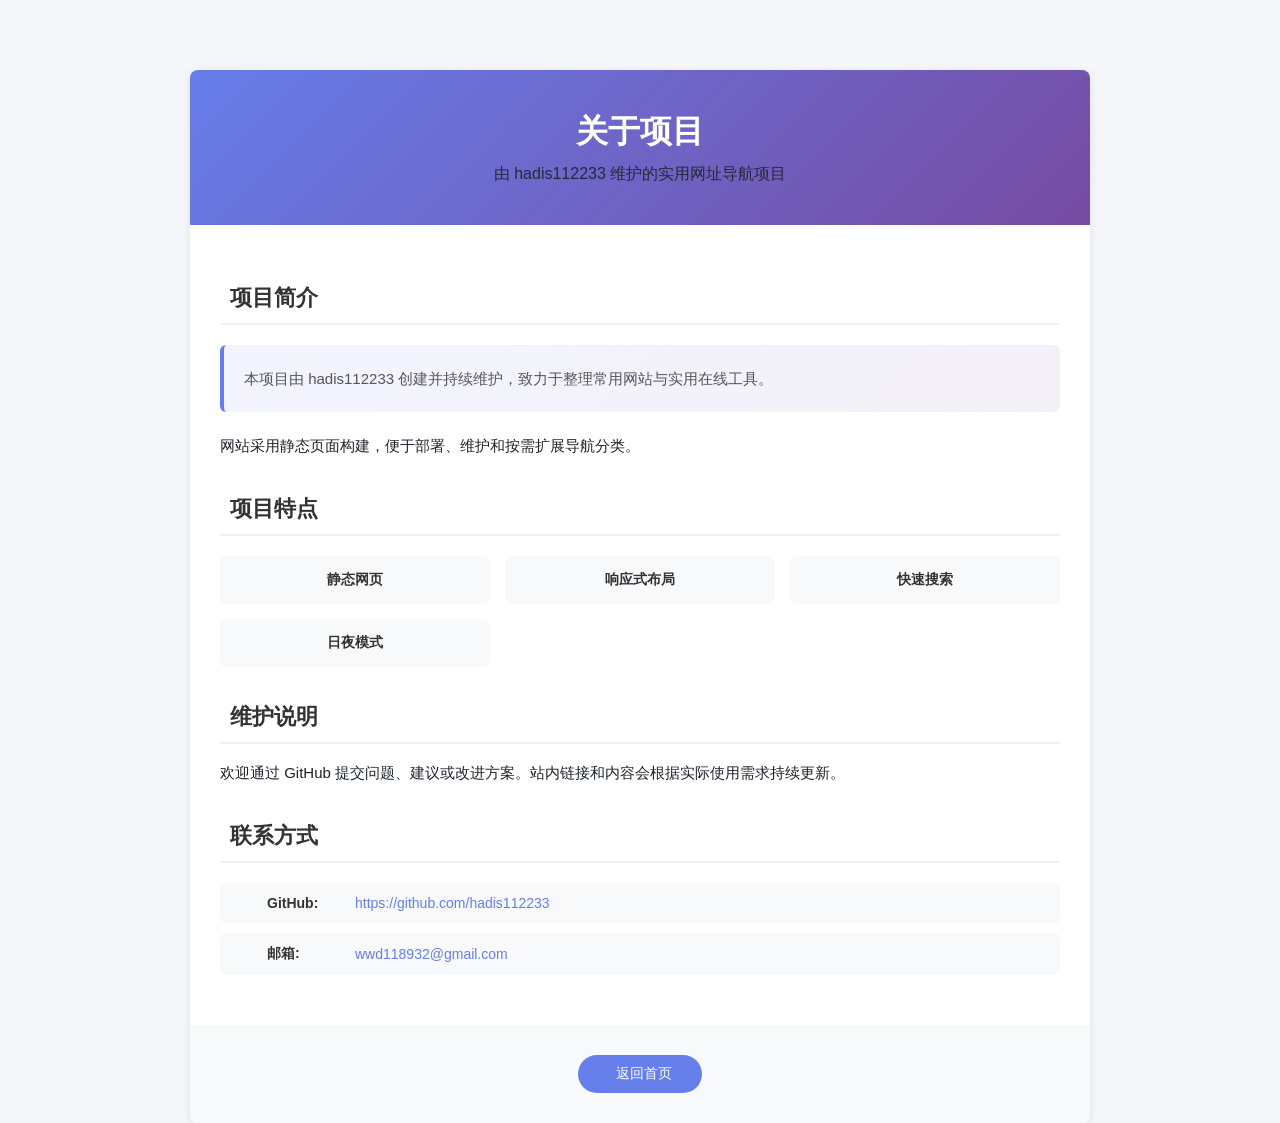
==== about/index.html @ 89d998e0 "发布 Hadis 工具导航" ====
<!DOCTYPE html>
<html lang="zh-CN">

<head>
    <meta charset="UTF-8" />
    <meta http-equiv="X-UA-Compatible" content="IE=edge, chrome=1" />
    <meta name="viewport"
        content="width=device-width, initial-scale=1.0, minimum-scale=1.0, maximum-scale=1.0, user-scalable=no" />
    <meta name="theme-color" content="#f9f9f9" />
    <title>关于项目 - Hadis 工具导航</title>
    <link rel="icon" href="../assets/images/hadis-favicon.svg" type="image/svg+xml" />
    <meta name="keywords" content="Hadis 工具导航,关于项目,网址导航" />
    <meta name="description" content="了解 Hadis 工具导航：一个专注于常用网站与在线工具的一站式导航项目。" />
    <link rel="canonical" href="https://web.008997.xyz/about/" />
    <meta property="og:title" content="关于 Hadis 工具导航" />
    <meta property="og:description" content="了解 Hadis 工具导航及其使用方式。" />
    <meta property="og:type" content="website" />
    <meta property="og:url" content="https://web.008997.xyz/about/" />
    <meta property="og:site_name" content="Hadis 工具导航" />
    <meta property="og:locale" content="zh_CN" />
    <meta property="og:image" content="https://web.008997.xyz/assets/images/hadis-share.svg" />
    <meta name="twitter:card" content="summary_large_image" />
    <meta name="twitter:title" content="关于 Hadis 工具导航" />
    <meta name="twitter:description" content="了解 Hadis 工具导航及其使用方式。" />
    <meta name="twitter:image" content="https://web.008997.xyz/assets/images/hadis-share.svg" />

    <link rel="stylesheet" id="block-library-css"
        href="../assets/css/block-library.min-5.6.2.css" type="text/css" media="all" />
    <link rel="stylesheet" id="iconfont-css" href="../assets/css/iconfont-3.03029.1.css"
        type="text/css" media="all" />
    <link rel="stylesheet" id="bootstrap-css" href="../assets/css/bootstrap.min-4.3.1.css"
        type="text/css" media="all" />
    <link rel="stylesheet" id="iowen-css" href="../assets/css/style-3.03029.1.css"
        type="text/css" media="all" />
    <link rel="stylesheet" id="custom-css" href="../assets/css/custom-style.css"
        type="text/css" media="all" />
    <link rel="stylesheet" id="fortawesome-css" href="../assets/fontawesome-5.15.4/css/all.min.css" type="text/css" />

    <style>
        body {
            background: #f5f7fa;
            padding: 20px 0;
        }

        .about-container {
            max-width: 900px;
            margin: 50px auto;
            background: #fff;
            border-radius: 8px;
            box-shadow: 0 2px 10px rgba(0,0,0,0.1);
            overflow: hidden;
        }

        .about-header {
            background: linear-gradient(135deg, #667eea 0%, #764ba2 100%);
            color: white;
            padding: 40px 30px;
            text-align: center;
        }

        .about-header h1 {
            font-size: 32px;
            margin: 0 0 10px 0;
            font-weight: 600;
        }

        .about-header p {
            font-size: 16px;
            margin: 0;
            opacity: 0.9;
        }

        .about-content {
            padding: 40px 30px;
        }

        .section {
            margin-bottom: 35px;
        }

        .section:last-child {
            margin-bottom: 0;
        }

        .section-title {
            font-size: 22px;
            color: #333;
            margin-bottom: 15px;
            padding-bottom: 10px;
            border-bottom: 2px solid #f0f0f0;
            display: flex;
            align-items: center;
        }

        .section-title i {
            margin-right: 10px;
            color: #667eea;
        }

        .section-content {
            font-size: 15px;
            line-height: 1.8;
            color: #555;
        }

        .section-content p {
            margin-bottom: 15px;
        }

        .section-content p:last-child {
            margin-bottom: 0;
        }

        .skills-grid {
            display: grid;
            grid-template-columns: repeat(auto-fit, minmax(200px, 1fr));
            gap: 15px;
            margin-top: 20px;
        }

        .skill-item {
            background: #f8f9fa;
            padding: 15px;
            border-radius: 6px;
            text-align: center;
            transition: transform 0.3s, box-shadow 0.3s;
        }

        .skill-item:hover {
            transform: translateY(-3px);
            box-shadow: 0 4px 12px rgba(0,0,0,0.1);
        }

        .skill-item i {
            font-size: 28px;
            color: #667eea;
            margin-bottom: 8px;
        }

        .skill-item .skill-name {
            font-weight: 600;
            color: #333;
            font-size: 14px;
        }

        .contact-list {
            list-style: none;
            padding: 0;
            margin: 20px 0 0 0;
        }

        .contact-list li {
            padding: 12px 15px;
            margin-bottom: 10px;
            background: #f8f9fa;
            border-radius: 6px;
            display: flex;
            align-items: center;
            transition: background 0.3s;
        }

        .contact-list li:hover {
            background: #e9ecef;
        }

        .contact-list li i {
            margin-right: 12px;
            color: #667eea;
            width: 20px;
            text-align: center;
        }

        .contact-list li strong {
            color: #333;
            margin-right: 8px;
            min-width: 80px;
        }

        .contact-list li a {
            color: #667eea;
            text-decoration: none;
            word-break: break-all;
        }

        .contact-list li a:hover {
            text-decoration: underline;
        }

        .back-home {
            text-align: center;
            padding: 30px;
            background: #f8f9fa;
        }

        .back-home a {
            display: inline-block;
            padding: 10px 30px;
            background: #667eea;
            color: white;
            text-decoration: none;
            border-radius: 25px;
            transition: background 0.3s, transform 0.3s;
        }

        .back-home a:hover {
            background: #5568d3;
            transform: translateY(-2px);
        }

        .back-home a i {
            margin-right: 8px;
        }

        .highlight-box {
            background: linear-gradient(135deg, #667eea15 0%, #764ba215 100%);
            border-left: 4px solid #667eea;
            padding: 20px;
            border-radius: 6px;
            margin: 20px 0;
        }

        .highlight-box p {
            margin: 0;
            color: #555;
            line-height: 1.8;
        }

        @media (max-width: 768px) {
            .about-container {
                margin: 20px;
            }

            .about-header {
                padding: 30px 20px;
            }

            .about-header h1 {
                font-size: 26px;
            }

            .about-content {
                padding: 30px 20px;
            }

            .skills-grid {
                grid-template-columns: repeat(auto-fit, minmax(150px, 1fr));
            }
        }
    </style>

</head>

<body class="io-grey-mode">
    <div class="about-container">
        <div class="about-header">
            <h1><i class="fas fa-user-circle"></i> 关于项目</h1>
            <p>由 hadis112233 维护的实用网址导航项目</p>
        </div>

        <div class="about-content">
            <div class="section">
                <h2 class="section-title">
                    <i class="fas fa-id-card"></i>
                    项目简介
                </h2>
                <div class="section-content">
                    <div class="highlight-box">
                        <p>本项目由 hadis112233 创建并持续维护，致力于整理常用网站与实用在线工具。</p>
                    </div>
                    <p>网站采用静态页面构建，便于部署、维护和按需扩展导航分类。</p>
                </div>
            </div>

            <div class="section">
                <h2 class="section-title">
                    <i class="fas fa-code"></i>
                    项目特点
                </h2>
                <div class="skills-grid">
                    <div class="skill-item">
                        <i class="fas fa-file-code"></i>
                        <div class="skill-name">静态网页</div>
                    </div>
                    <div class="skill-item">
                        <i class="fas fa-mobile-alt"></i>
                        <div class="skill-name">响应式布局</div>
                    </div>
                    <div class="skill-item">
                        <i class="fas fa-search"></i>
                        <div class="skill-name">快速搜索</div>
                    </div>
                    <div class="skill-item">
                        <i class="fas fa-moon"></i>
                        <div class="skill-name">日夜模式</div>
                    </div>
                </div>
            </div>

            <div class="section">
                <h2 class="section-title">
                    <i class="fas fa-heart"></i>
                    维护说明
                </h2>
                <div class="section-content">
                    <p>欢迎通过 GitHub 提交问题、建议或改进方案。站内链接和内容会根据实际使用需求持续更新。</p>
                </div>
            </div>

            <div class="section">
                <h2 class="section-title">
                    <i class="fas fa-address-book"></i>
                    联系方式
                </h2>
                <ul class="contact-list">
                    <li>
                        <i class="fab fa-github"></i>
                        <strong>GitHub:</strong>
                        <a href="https://github.com/hadis112233" target="_blank" rel="noopener noreferrer">https://github.com/hadis112233</a>
                    </li>
                    <li>
                        <i class="fas fa-envelope"></i>
                        <strong>邮箱:</strong>
                        <a href="mailto:wwd118932@gmail.com">wwd118932@gmail.com</a>
                    </li>
                </ul>
            </div>
        </div>

        <div class="back-home">
            <a href="/">
                <i class="fas fa-home"></i>
                返回首页
            </a>
        </div>
    </div>

    <script src="../assets/js/jquery.min-3.2.1.js"></script>
</body>
</html>
---- assets/css/custom-style.css ----
/*调整全局字体大小*/
body,html{font-size:14px;}

/*左导航悬浮sidebar-menu-inner宽度调整为90px*/
.sidebar-popup.sidebar-menu-inner > div > ul > li.sidebar-item>ul{position:absolute;top:0px;left:10px;width:90px;z-index:99}
.sidebar-popup.sidebar-menu-inner ul{width:90px}
.sidebar-popup.sidebar-menu-inner ul li{width:90px}

/*隐藏左导航scrollbar*/
.sidebar-menu.flex-fill::-webkit-scrollbar{display:none}

/*搜索框搜索图标颜色*/
#search button i{color:#6C757D;font-size:18px}

/*顶部导航栏字体+图标颜色*/
.big-header-banner .page-header{color:#ffffff;background:rgba(255,255,255,0);box-shadow:none;transition:color .3s,background-color .3s}
.big-header-banner:not(.header-bg) .page-header .navbar-nav>li>a,.big-header-banner:not(.header-bg) .navbar-menu a:not(.dropdown-item){color:#ffffff;}
.big-header-banner:not(.header-bg) .page-header .navbar-nav>li>a:hover,.big-header-banner:not(.header-bg) .navbar-menu a:not(.dropdown-item):hover{color:#dc3545;}
.big-header-banner:not(.header-bg) .header-mini-btn path{stroke:#ffffff;}
.big-header-banner:not(.header-bg) .header-mini-btn label:hover path{stroke:#ffffff;}

/*搜索栏字体+背景*/
.header-big #search-text{color:#6C757D;}
.io-black-mode .header-big #search-text{color:#fff;}

/*搜索activate图标颜色*/
.header-big .search-type input:checked+label:before{content:'';border-width:8px 8px 0px 8px;border-style:solid;border-color:#ffffff transparent transparent;position:absolute;left:50%;top:0;margin-left:-8px}

/*主页搜索搜索框(头+底部)字体颜色*/
.header-big:not(.no-bg) .s-type-list{color:#20c997}
.header-big:not(.no-bg) .text-muted,.header-big:not(.no-bg) .search-type .menu-item a,.header-big:not(.no-bg) .big-title .h1{color:#ffffff!important}

/*主页header-banner底部宽度*/
.post-top{padding-bottom:50px}

/*左导航二级导航标题左侧距离*/
.sidebar-menu-inner ul li ul li a{margin-left:30px;}

/*头部导航二级导航iconfont图标*/
.navbar-collapse ul li.menu-item-has-children:after{content:'\e612';}

/*搜索部分背景样式*/
.header-big.css-color{background-size:unset;background-position:unset;animation:unset;}

/*搜索热词样式调整*/
.search-hot-text{
    position: absolute;
    z-index: 100;
    width: 100%;
    border-radius: 0 0 10px 10px;
    background: #FFF;
    box-shadow: 0px 4px 5px 0px #cccccc94;
    overflow: hidden;
}
.search-hot-text ul{
    margin: 0;
    padding: 5px 0;
}
.search-hot-text ul li{
    line-height: 30px;
    font-size: 14px;
    padding: 0px 25px;
    color: #777;
    cursor: pointer;
}
.io-black-mode .search-hot-text ul li{
    color: #fff;
}    
.search-hot-text ul li.current{
    background: #f1f1f1;
    color: #2196f3;
}
.search-hot-text ul li:hover{
    background: #f1f1f1;
    color: #2196f3;
    cursor: pointer;
}
.search-hot-text ul li span{
    display: inline-block;
    width: 20px;
    height: 20px;
    font-size: 12px;
    line-height: 20px;
    text-align: center;
    background: #e5e5e5;
    margin-right: 10px;
    border-radius: 10px;
    color: #999;
}

footer.main-footer .footer-text {
    text-align: center;
}
footer.main-footer .footer-text a {
    color: #007bff;
}
footer.main-footer .footer-text a:hover {
    color: red;
}

/* Hadis 导航的界面增强 */
:root{--brand:#2563eb;--brand-dark:#1d4ed8;--surface:#ffffff;--line:#e5e7eb;--text:#172033;--muted:#64748b}
html{scroll-behavior:smooth}
body{color:var(--text);background:#f4f7fb}
.skip-link{position:fixed;left:1rem;top:-4rem;z-index:2000;padding:.65rem 1rem;border-radius:.5rem;background:var(--brand);color:#fff;transition:top .2s}
.skip-link:focus{top:1rem;color:#fff}
.header-big{background:radial-gradient(circle at 12% 12%,rgba(96,165,250,.52),transparent 34%),radial-gradient(circle at 88% 18%,rgba(45,212,191,.32),transparent 30%),linear-gradient(135deg,#1e3a8a 0%,#2563eb 52%,#0f766e 100%)!important}
.header-big .s-search{padding-top:2.75rem;padding-bottom:3rem}
.header-big:before{content:'Hadis 工具导航';display:block;padding-top:1.25rem;color:#fff;font-size:clamp(1.5rem,3vw,2.25rem);font-weight:700;letter-spacing:.02em;text-align:center}
.header-big:after{content:'发现、收藏、直达常用资源';display:block;margin-top:-2.65rem;color:rgba(255,255,255,.78);font-size:.95rem;text-align:center;pointer-events:none}
.header-big #search{margin-top:2.75rem!important}
.page-header{background:#fff!important;backdrop-filter:none!important;box-shadow:0 1px 10px rgba(15,23,42,.06)}
.big-header-banner .page-header .navbar-nav>li>a,.big-header-banner .navbar-menu a:not(.dropdown-item){color:#334155!important}
.big-header-banner .header-mini-btn path{stroke:#334155!important}
.sidebar-logo .logo-expanded img{width:132px;height:40px;object-fit:contain}.sidebar-logo .logo-collapsed img{width:40px;height:40px}
.nav-dashboard{display:flex;align-items:center;gap:1rem;justify-content:space-between;margin:0 0 2rem;padding:1.1rem 1.25rem;border:1px solid rgba(37,99,235,.12);border-radius:1rem;background:rgba(255,255,255,.88);box-shadow:0 8px 28px rgba(15,23,42,.06)}
.dashboard-copy{min-width:150px}.dashboard-copy strong{display:block;font-size:1rem}.dashboard-copy small{color:var(--muted)}
.dashboard-search{position:relative;display:flex;align-items:center;flex:1;max-width:480px}.dashboard-search input{width:100%;height:42px;padding:0 2.75rem 0 1rem;border:1px solid var(--line);border-radius:.7rem;background:#fff;outline:0;transition:border-color .2s,box-shadow .2s}.dashboard-search input:focus{border-color:var(--brand);box-shadow:0 0 0 3px rgba(37,99,235,.12)}
.dashboard-search span{position:absolute;right:1rem;color:var(--muted);font-size:.8rem}.dashboard-actions{display:flex;gap:.5rem}.dashboard-button{padding:.55rem .8rem;border:1px solid var(--line);border-radius:.6rem;background:#fff;color:#334155;cursor:pointer;transition:.2s}.dashboard-button:hover,.dashboard-button.is-active{border-color:var(--brand);background:#eff6ff;color:var(--brand)}
.url-body{position:relative}.url-body .card{border:1px solid transparent;border-radius:.85rem;box-shadow:0 2px 12px rgba(15,23,42,.04);transition:transform .2s,box-shadow .2s,border-color .2s}.url-body .card:hover{border-color:rgba(37,99,235,.28);box-shadow:0 12px 24px rgba(15,23,42,.1);transform:translateY(-3px)}
.favorite-button{position:absolute;top:.55rem;right:.55rem;z-index:3;width:28px;height:28px;border:0;border-radius:50%;background:transparent;color:#94a3b8;cursor:pointer;font-size:1rem;line-height:1}.favorite-button:hover,.favorite-button.is-favorite{background:#fef3c7;color:#d97706}.filter-empty{display:none;margin:1rem 0 2rem;padding:2rem;border:1px dashed #cbd5e1;border-radius:1rem;color:var(--muted);text-align:center}.filter-empty.is-visible{display:block}
.content-site> .d-flex h4{position:relative;display:flex;align-items:center;gap:.25rem;margin-top:2.4rem!important;color:#1e293b!important}.content-site> .d-flex h4:after{content:'';height:1px;flex:1;margin-left:.75rem;background:linear-gradient(90deg,#dbeafe,transparent)}
.io-black-mode .nav-dashboard{background:rgba(30,41,59,.9);border-color:#334155}.io-black-mode .dashboard-search input,.io-black-mode .dashboard-button{background:#1e293b;border-color:#475569;color:#e2e8f0}.io-black-mode .dashboard-button.is-active{background:#172554}.io-black-mode .url-body .card{box-shadow:none}.io-black-mode .content-site> .d-flex h4{color:#e2e8f0!important}
@media(max-width:767.98px){.header-big .s-search{padding-bottom:2rem}.header-big:after{margin-top:-2.2rem}.nav-dashboard{align-items:stretch;flex-wrap:wrap;padding:1rem}.dashboard-search{order:3;flex-basis:100%;max-width:none}.dashboard-actions{margin-left:auto}.content-site> .d-flex h4{margin-top:1.8rem!important}.favorite-button{top:.35rem;right:.35rem}.url-body .card:hover{transform:none}}

/*About页面*/
.panel .panel-body a {color: #007bff;}
.panel .panel-body a:hover {color: #979898;}

/*网格背景*/
.io-grey-mode .page-container .grid-bg {
    background-image: linear-gradient(rgba(50, 0, 0, 0.05) 1px, transparent 0), linear-gradient(90deg, rgba(50, 0, 0, 0.05) 1px, transparent 0); 
    background-size: 15px 15px;
    background-color: #d8d8d8;
}

/* 资源筛选与收藏：使用更高选择器优先级，避免被旧模板的卡片规则覆盖。 */
#content .nav-dashboard{display:grid;grid-template-columns:minmax(155px,.65fr) minmax(250px,1.7fr) auto;align-items:center;gap:18px;margin:0 0 26px;padding:16px 18px;border:1px solid #dbeafe;border-radius:16px;background:linear-gradient(120deg,#fff 0%,#f8fbff 100%);box-shadow:0 10px 30px rgba(30,64,175,.08)}
#content .dashboard-copy strong{font-size:16px;font-weight:700;letter-spacing:.01em;color:#1e3a8a}#content .dashboard-copy small{display:block;margin-top:3px;color:#64748b;font-size:12px}
#content .dashboard-search{position:relative;display:block;max-width:none}#content .dashboard-search input{width:100%;height:44px;padding:0 44px 0 15px;border:1px solid #cbd5e1;border-radius:11px;background:#fff;color:#1e293b;font-size:14px;outline:0;transition:border-color .2s,box-shadow .2s}#content .dashboard-search input::placeholder{color:#94a3b8}#content .dashboard-search input:focus{border-color:#2563eb;box-shadow:0 0 0 4px rgba(37,99,235,.12)}#content .dashboard-search span{position:absolute;right:15px;top:50%;transform:translateY(-50%);color:#2563eb;font-size:22px;line-height:1}
#content .dashboard-actions{display:flex;align-items:center;gap:8px}#content .dashboard-button{height:42px;padding:0 13px;border:1px solid #dbe1ea;border-radius:10px;background:#fff;color:#475569;font-size:13px;font-weight:600;white-space:nowrap;cursor:pointer;transition:all .18s}#content .favorites-toggle span{margin-right:4px;color:#e11d48;font-size:18px;vertical-align:-1px}#content .favorites-toggle:hover,#content .favorites-toggle.is-active{border-color:#fecdd3;background:#fff1f2;color:#be123c}#content .reset-button:hover{border-color:#93c5fd;background:#eff6ff;color:#1d4ed8}
.url-card .url-body{position:relative!important}.url-card .favorite-button{position:absolute!important;top:9px!important;right:34px!important;z-index:5!important;display:grid!important;place-items:center!important;width:25px!important;height:25px!important;margin:0!important;padding:0!important;border:0!important;border-radius:50%!important;background:rgba(255,255,255,.9)!important;color:#94a3b8!important;font-size:18px!important;line-height:1!important;box-shadow:0 2px 8px rgba(15,23,42,.1)!important;cursor:pointer!important;opacity:0;transform:scale(.85);transition:opacity .18s,transform .18s,background .18s!important}.url-card .url-body:hover .favorite-button,.url-card .favorite-button.is-favorite{opacity:1;transform:scale(1)}.url-card .favorite-button:hover,.url-card .favorite-button.is-favorite{background:#fff1f2!important;color:#e11d48!important}.io-black-mode .url-card .favorite-button{background:#334155!important;color:#cbd5e1!important}.io-black-mode .url-card .favorite-button:hover,.io-black-mode .url-card .favorite-button.is-favorite{background:#4c1d2b!important;color:#fda4af!important}
@media(max-width:767.98px){#content .nav-dashboard{grid-template-columns:1fr auto;gap:12px;padding:14px}#content .dashboard-search{grid-column:1/-1;grid-row:2}#content .dashboard-actions{justify-content:flex-end}#content .dashboard-button{height:38px;padding:0 10px}.url-card .favorite-button{right:31px!important;opacity:1;transform:scale(1)}}

/* 首页精选区：先展示日常高频入口，完整分类仍保留在下方。 */
#content .featured-resources{margin:0 0 32px;padding:24px;border:1px solid #dbeafe;border-radius:20px;background:linear-gradient(135deg,#eff6ff 0%,#fff 55%,#f0fdfa 100%);box-shadow:0 12px 32px rgba(30,64,175,.08)}
#content .featured-heading{display:flex;align-items:end;justify-content:space-between;gap:16px;margin-bottom:18px}#content .featured-kicker{display:block;margin-bottom:3px;color:#2563eb;font-size:11px;font-weight:800;letter-spacing:.12em}#content .featured-heading h2{margin:0;color:#172554;font-size:22px;font-weight:750}#content .featured-heading p{margin:3px 0 0;color:#64748b;font-size:13px}.featured-all{display:inline-flex;align-items:center;gap:6px;padding:8px 11px;border-radius:9px;background:#fff;color:#2563eb!important;font-size:13px;font-weight:650;box-shadow:0 3px 10px rgba(37,99,235,.1)}.featured-all:hover{background:#2563eb;color:#fff!important}
#content .featured-grid{margin-bottom:-12px}#content .featured-card{margin-bottom:0}.featured-card .url-body{transform:none!important}.featured-card .card{border:1px solid rgba(37,99,235,.12)!important;background:rgba(255,255,255,.9)!important}.featured-card .card:hover{border-color:rgba(37,99,235,.4)!important}.featured-card .favorite-button{display:none!important}.content-site> .d-flex:first-of-type h4:before{content:'全部资源';margin-right:8px;padding:4px 8px;border-radius:6px;background:#eff6ff;color:#2563eb;font-size:11px;font-weight:700}
.io-black-mode #content .featured-resources{border-color:#334155;background:linear-gradient(135deg,#172554,#1e293b)}.io-black-mode #content .featured-heading h2{color:#f8fafc}.io-black-mode #content .featured-heading p{color:#cbd5e1}.io-black-mode .featured-all{background:#334155;color:#bfdbfe!important}.io-black-mode .featured-card .card{background:#1e293b!important;border-color:#334155!important}
@media(max-width:767.98px){#content .featured-resources{padding:18px 14px;border-radius:15px}#content .featured-heading{align-items:start;flex-direction:column;margin-bottom:14px}#content .featured-heading h2{font-size:20px}.featured-all{padding:7px 10px}}
@media(prefers-reduced-motion:reduce){*,*::before,*::after{scroll-behavior:auto!important;animation-duration:.01ms!important;animation-iteration-count:1!important;transition-duration:.01ms!important}}
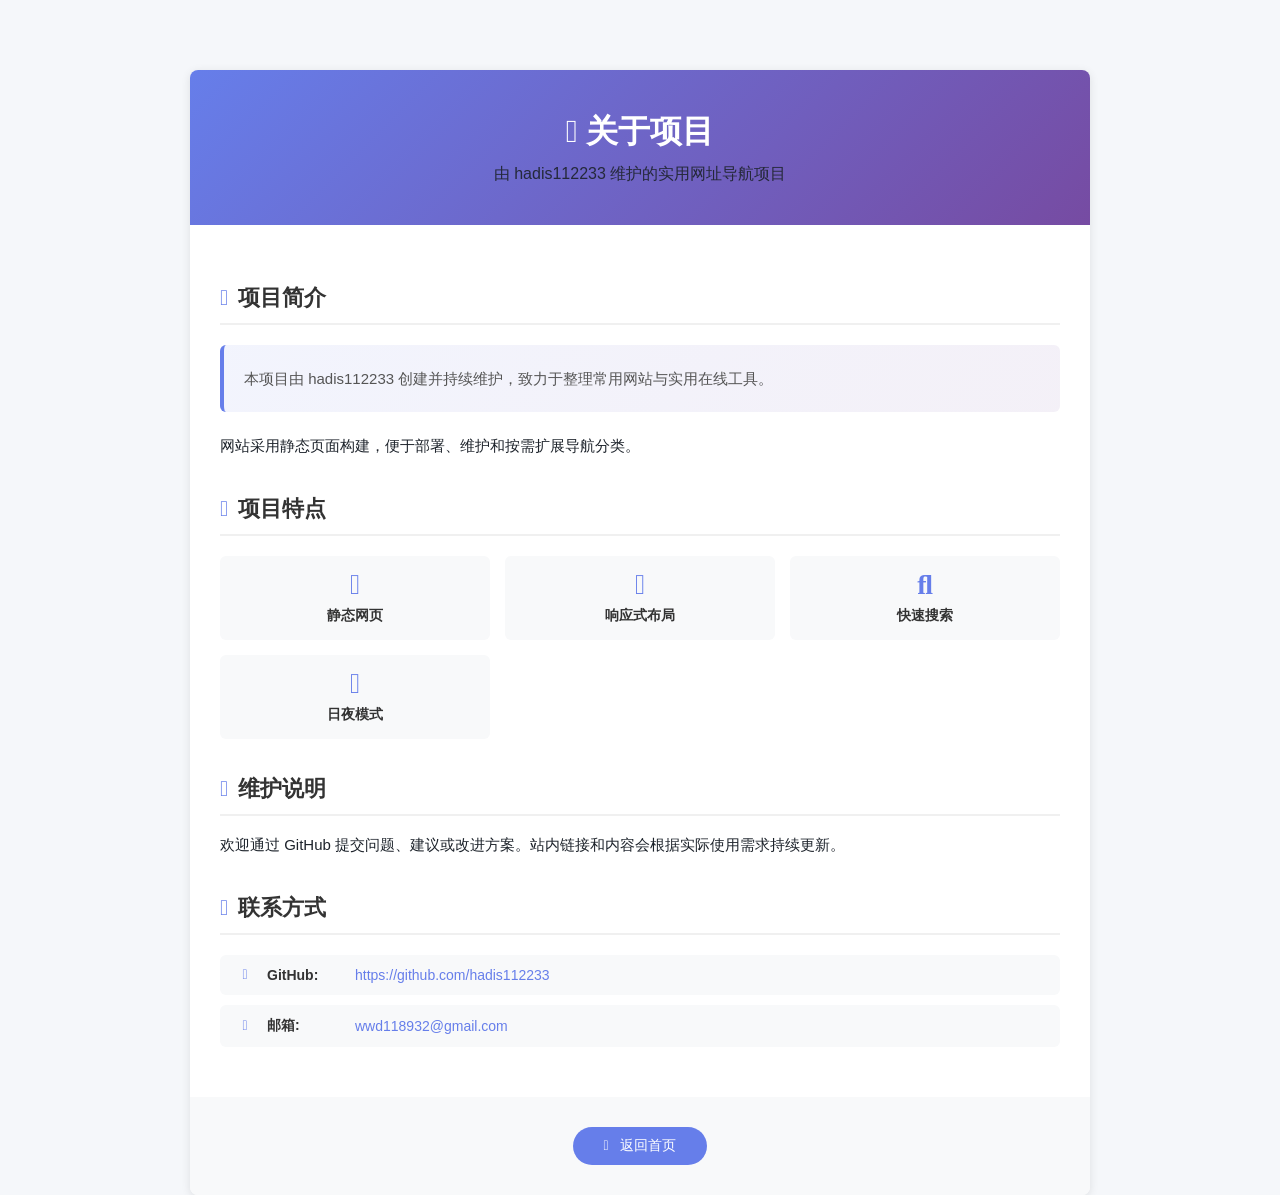
==== commit ec3b7cc7: "优化 Hadis 工具导航性能与体验" ====
--- a/about/index.html
+++ b/about/index.html
@@ -18,14 +18,16 @@
     <meta property="og:url" content="https://web.008997.xyz/about/" />
     <meta property="og:site_name" content="Hadis 工具导航" />
     <meta property="og:locale" content="zh_CN" />
-    <meta property="og:image" content="https://web.008997.xyz/assets/images/hadis-share.svg" />
+    <meta property="og:image" content="https://web.008997.xyz/assets/images/hadis-share.png" />
+    <meta property="og:image:width" content="1200" />
+    <meta property="og:image:height" content="630" />
+    <meta property="og:image:alt" content="Hadis 工具导航" />
     <meta name="twitter:card" content="summary_large_image" />
     <meta name="twitter:title" content="关于 Hadis 工具导航" />
     <meta name="twitter:description" content="了解 Hadis 工具导航及其使用方式。" />
-    <meta name="twitter:image" content="https://web.008997.xyz/assets/images/hadis-share.svg" />
-
-    <link rel="stylesheet" id="block-library-css"
-        href="../assets/css/block-library.min-5.6.2.css" type="text/css" media="all" />
+    <meta name="twitter:image" content="https://web.008997.xyz/assets/images/hadis-share.png" />
+    <meta name="twitter:image:alt" content="Hadis 工具导航" />
+
     <link rel="stylesheet" id="iconfont-css" href="../assets/css/iconfont-3.03029.1.css"
         type="text/css" media="all" />
     <link rel="stylesheet" id="bootstrap-css" href="../assets/css/bootstrap.min-4.3.1.css"
--- a/assets/css/custom-style.css
+++ b/assets/css/custom-style.css
@@ -113,15 +113,11 @@
 .big-header-banner .page-header .navbar-nav>li>a,.big-header-banner .navbar-menu a:not(.dropdown-item){color:#334155!important}
 .big-header-banner .header-mini-btn path{stroke:#334155!important}
 .sidebar-logo .logo-expanded img{width:132px;height:40px;object-fit:contain}.sidebar-logo .logo-collapsed img{width:40px;height:40px}
-.nav-dashboard{display:flex;align-items:center;gap:1rem;justify-content:space-between;margin:0 0 2rem;padding:1.1rem 1.25rem;border:1px solid rgba(37,99,235,.12);border-radius:1rem;background:rgba(255,255,255,.88);box-shadow:0 8px 28px rgba(15,23,42,.06)}
-.dashboard-copy{min-width:150px}.dashboard-copy strong{display:block;font-size:1rem}.dashboard-copy small{color:var(--muted)}
-.dashboard-search{position:relative;display:flex;align-items:center;flex:1;max-width:480px}.dashboard-search input{width:100%;height:42px;padding:0 2.75rem 0 1rem;border:1px solid var(--line);border-radius:.7rem;background:#fff;outline:0;transition:border-color .2s,box-shadow .2s}.dashboard-search input:focus{border-color:var(--brand);box-shadow:0 0 0 3px rgba(37,99,235,.12)}
-.dashboard-search span{position:absolute;right:1rem;color:var(--muted);font-size:.8rem}.dashboard-actions{display:flex;gap:.5rem}.dashboard-button{padding:.55rem .8rem;border:1px solid var(--line);border-radius:.6rem;background:#fff;color:#334155;cursor:pointer;transition:.2s}.dashboard-button:hover,.dashboard-button.is-active{border-color:var(--brand);background:#eff6ff;color:var(--brand)}
 .url-body{position:relative}.url-body .card{border:1px solid transparent;border-radius:.85rem;box-shadow:0 2px 12px rgba(15,23,42,.04);transition:transform .2s,box-shadow .2s,border-color .2s}.url-body .card:hover{border-color:rgba(37,99,235,.28);box-shadow:0 12px 24px rgba(15,23,42,.1);transform:translateY(-3px)}
 .favorite-button{position:absolute;top:.55rem;right:.55rem;z-index:3;width:28px;height:28px;border:0;border-radius:50%;background:transparent;color:#94a3b8;cursor:pointer;font-size:1rem;line-height:1}.favorite-button:hover,.favorite-button.is-favorite{background:#fef3c7;color:#d97706}.filter-empty{display:none;margin:1rem 0 2rem;padding:2rem;border:1px dashed #cbd5e1;border-radius:1rem;color:var(--muted);text-align:center}.filter-empty.is-visible{display:block}
 .content-site> .d-flex h4{position:relative;display:flex;align-items:center;gap:.25rem;margin-top:2.4rem!important;color:#1e293b!important}.content-site> .d-flex h4:after{content:'';height:1px;flex:1;margin-left:.75rem;background:linear-gradient(90deg,#dbeafe,transparent)}
-.io-black-mode .nav-dashboard{background:rgba(30,41,59,.9);border-color:#334155}.io-black-mode .dashboard-search input,.io-black-mode .dashboard-button{background:#1e293b;border-color:#475569;color:#e2e8f0}.io-black-mode .dashboard-button.is-active{background:#172554}.io-black-mode .url-body .card{box-shadow:none}.io-black-mode .content-site> .d-flex h4{color:#e2e8f0!important}
-@media(max-width:767.98px){.header-big .s-search{padding-bottom:2rem}.header-big:after{margin-top:-2.2rem}.nav-dashboard{align-items:stretch;flex-wrap:wrap;padding:1rem}.dashboard-search{order:3;flex-basis:100%;max-width:none}.dashboard-actions{margin-left:auto}.content-site> .d-flex h4{margin-top:1.8rem!important}.favorite-button{top:.35rem;right:.35rem}.url-body .card:hover{transform:none}}
+.io-black-mode .url-body .card{box-shadow:none}.io-black-mode .content-site> .d-flex h4{color:#e2e8f0!important}
+@media(max-width:767.98px){.header-big .s-search{padding-bottom:2rem}.header-big:after{margin-top:-2.2rem}.content-site> .d-flex h4{margin-top:1.8rem!important}.favorite-button{top:.35rem;right:.35rem}.url-body .card:hover{transform:none}}
 
 /*About页面*/
 .panel .panel-body a {color: #007bff;}
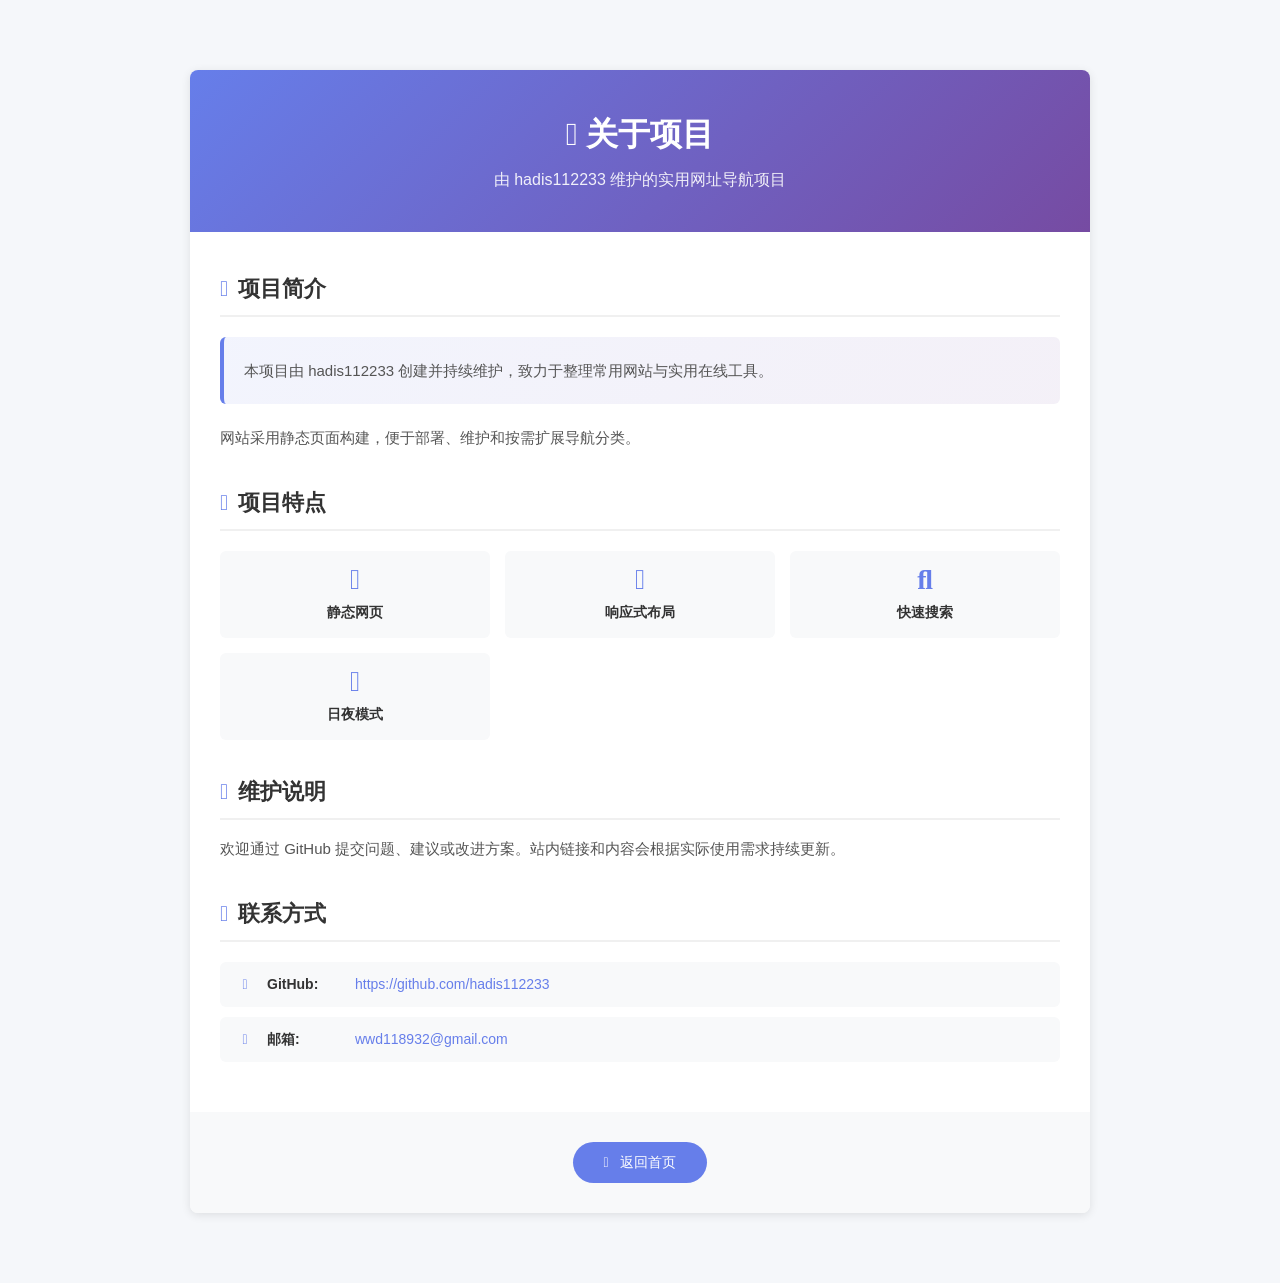
==== commit 97468a7d: "优化导航站体验、性能与可维护性" ====
--- a/about/index.html
+++ b/about/index.html
@@ -5,10 +5,12 @@
     <meta charset="UTF-8" />
     <meta http-equiv="X-UA-Compatible" content="IE=edge, chrome=1" />
     <meta name="viewport"
-        content="width=device-width, initial-scale=1.0, minimum-scale=1.0, maximum-scale=1.0, user-scalable=no" />
+        content="width=device-width, initial-scale=1" />
     <meta name="theme-color" content="#f9f9f9" />
     <title>关于项目 - Hadis 工具导航</title>
     <link rel="icon" href="../assets/images/hadis-favicon.svg" type="image/svg+xml" />
+    <link rel="apple-touch-icon" href="../assets/images/hadis-icon-192.png" />
+    <link rel="manifest" href="../manifest.webmanifest" />
     <meta name="keywords" content="Hadis 工具导航,关于项目,网址导航" />
     <meta name="description" content="了解 Hadis 工具导航：一个专注于常用网站与在线工具的一站式导航项目。" />
     <link rel="canonical" href="https://web.008997.xyz/about/" />
@@ -27,21 +29,51 @@
     <meta name="twitter:description" content="了解 Hadis 工具导航及其使用方式。" />
     <meta name="twitter:image" content="https://web.008997.xyz/assets/images/hadis-share.png" />
     <meta name="twitter:image:alt" content="Hadis 工具导航" />
-
-    <link rel="stylesheet" id="iconfont-css" href="../assets/css/iconfont-3.03029.1.css"
-        type="text/css" media="all" />
-    <link rel="stylesheet" id="bootstrap-css" href="../assets/css/bootstrap.min-4.3.1.css"
-        type="text/css" media="all" />
-    <link rel="stylesheet" id="iowen-css" href="../assets/css/style-3.03029.1.css"
-        type="text/css" media="all" />
-    <link rel="stylesheet" id="custom-css" href="../assets/css/custom-style.css"
-        type="text/css" media="all" />
-    <link rel="stylesheet" id="fortawesome-css" href="../assets/fontawesome-5.15.4/css/all.min.css" type="text/css" />
+    <script type="application/ld+json">
+    {
+      "@context": "https://schema.org",
+      "@type": "AboutPage",
+      "name": "关于 Hadis 工具导航",
+      "url": "https://web.008997.xyz/about/",
+      "description": "了解 Hadis 工具导航及其使用方式。",
+      "inLanguage": "zh-CN",
+      "isPartOf": {
+        "@type": "WebSite",
+        "name": "Hadis 工具导航",
+        "url": "https://web.008997.xyz/"
+      },
+      "author": {
+        "@type": "Person",
+        "name": "hadis112233",
+        "url": "https://github.com/hadis112233"
+      }
+    }
+    </script>
+
+    <link rel="stylesheet" href="../assets/css/static-icons.css?v=20260729-1" />
 
     <style>
+        *, *::before, *::after {
+            box-sizing: border-box;
+        }
+
+        html {
+            line-height: 1.15;
+            -webkit-text-size-adjust: 100%;
+        }
+
         body {
+            margin: 0;
             background: #f5f7fa;
             padding: 20px 0;
+            color: #4b5563;
+            font-family: "SF Pro SC", "SF Pro Text", "PingFang SC", "Microsoft Yahei", sans-serif;
+            font-size: 14px;
+            line-height: 1.5;
+        }
+
+        h1, h2, p {
+            margin-top: 0;
         }
 
         .about-container {
@@ -336,6 +368,5 @@
         </div>
     </div>
 
-    <script src="../assets/js/jquery.min-3.2.1.js"></script>
 </body>
 </html>
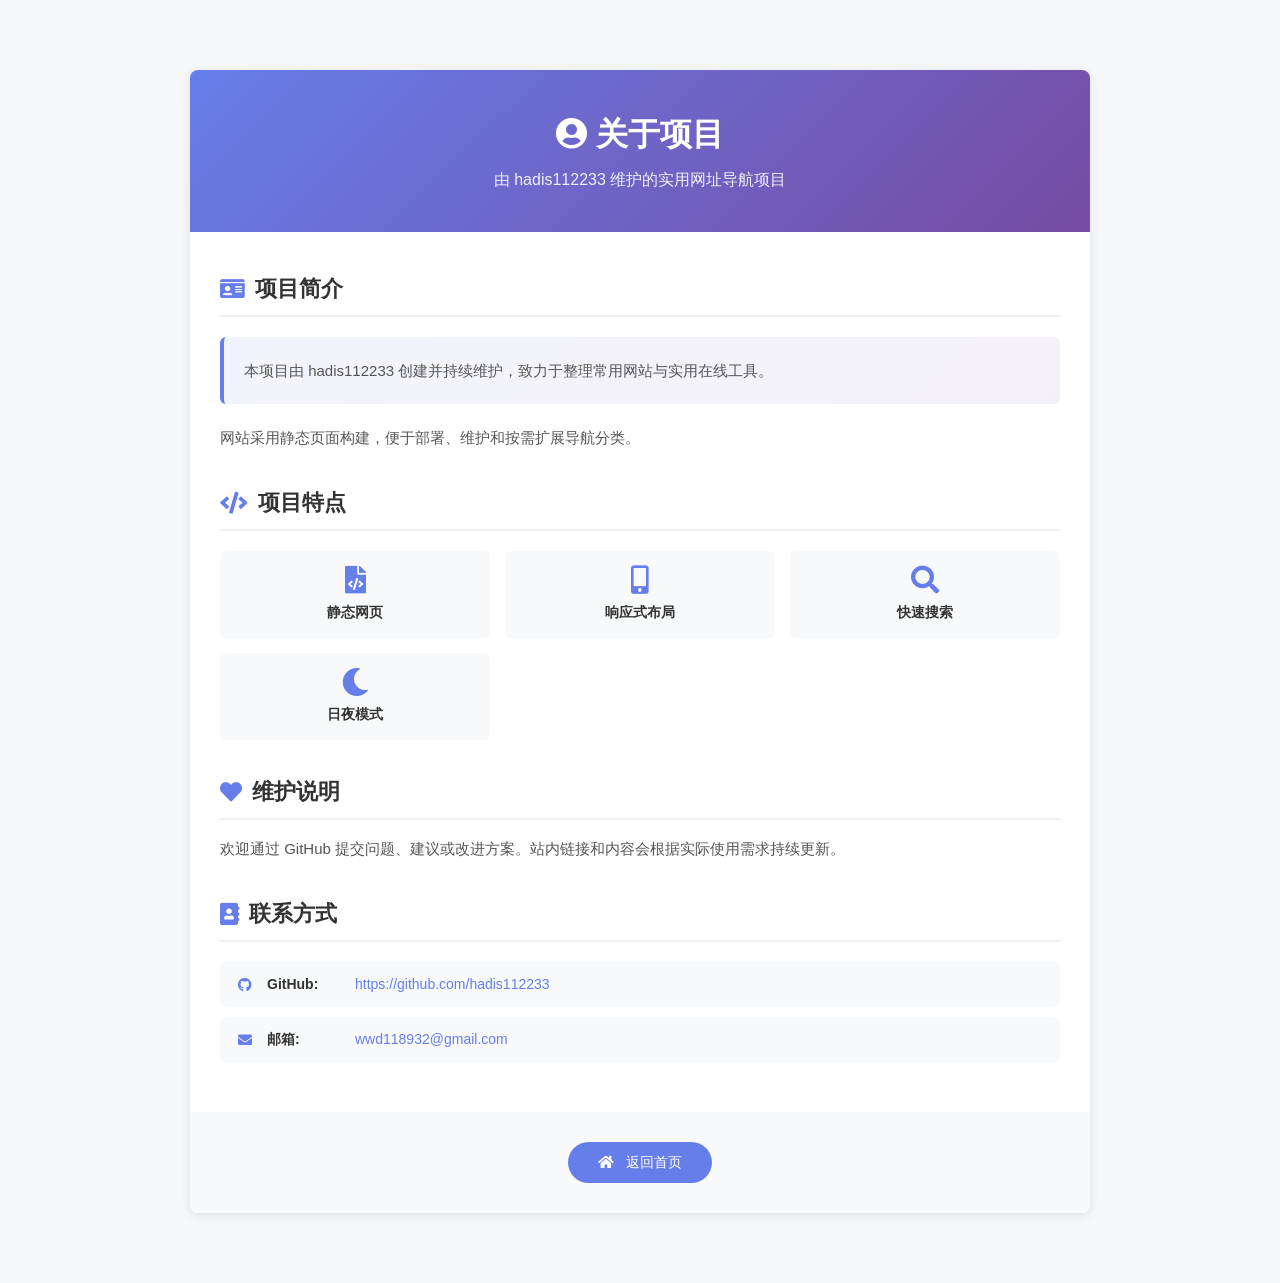
==== commit b9272f93: "精简站点图标字体资源" ====
--- a/about/index.html
+++ b/about/index.html
@@ -50,7 +50,7 @@
     }
     </script>
 
-    <link rel="stylesheet" href="../assets/css/static-icons.css?v=20260729-1" />
+    <link rel="stylesheet" href="../assets/css/static-icons.css?v=20260801-1" />
 
     <style>
         *, *::before, *::after {
